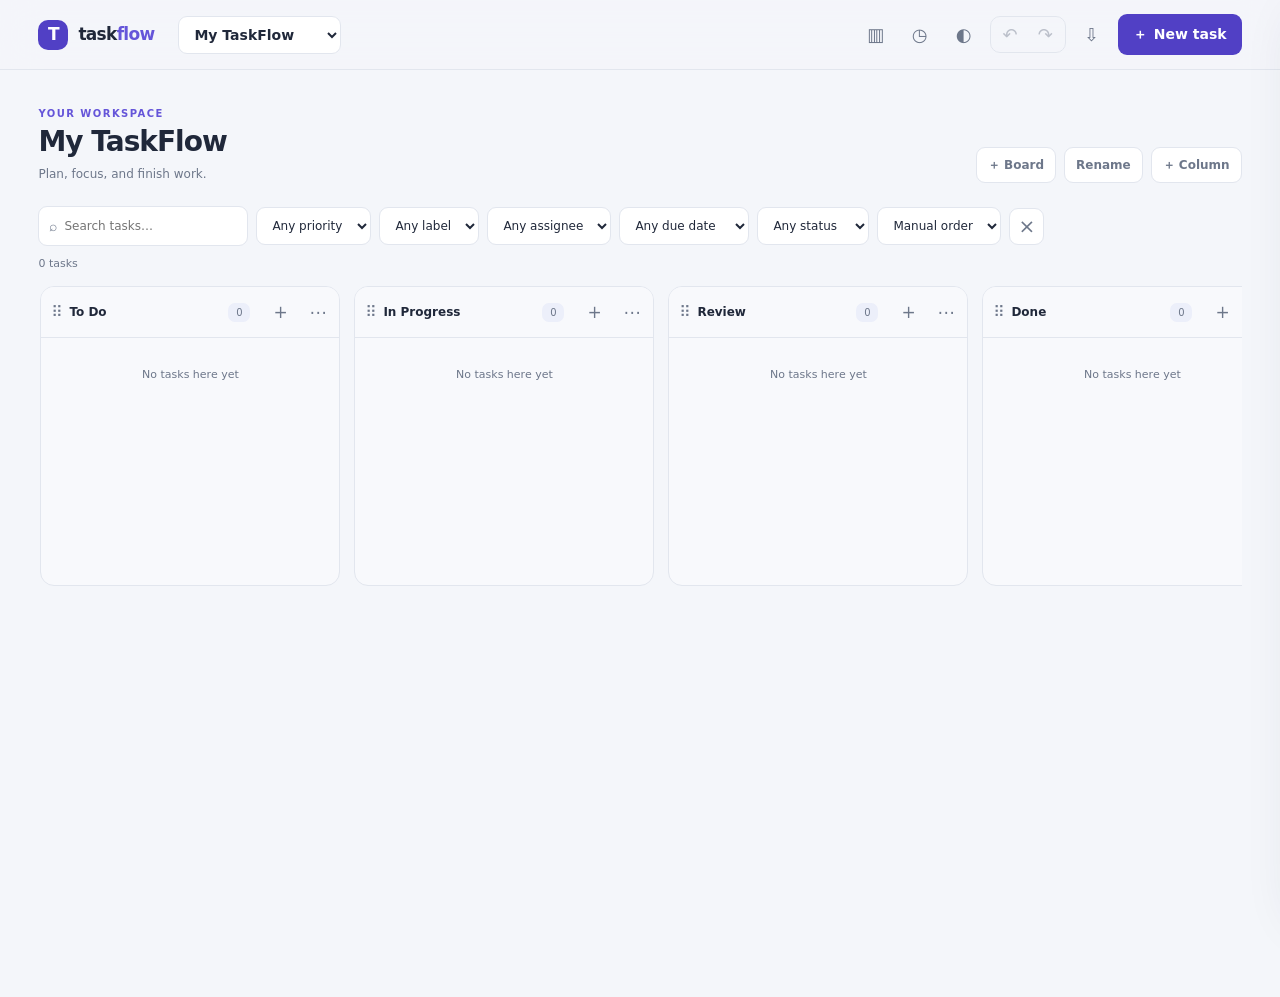
==== index.html @ 41f41284 "Taskflow" ====
<!doctype html>
<html lang="en" data-theme="dark">
<head>
  <meta charset="utf-8"><meta name="viewport" content="width=device-width, initial-scale=1"><meta name="theme-color" content="#101827">
  <meta name="description" content="TaskFlow is a fast, private Kanban workspace for planning and finishing work.">
  <title>TaskFlow — Your work, in flow</title>
  <link rel="stylesheet" href="./css/themes.css"><link rel="stylesheet" href="./css/style.css"><link rel="stylesheet" href="./css/responsive.css">
  <script type="module" src="./js/app.js"></script>
</head>
<body>
  <a class="skip-link" href="#main">Skip to board</a>
  <header class="topbar">
    <a class="brand" href="./index.html" aria-label="TaskFlow home"><span class="brand-mark">T</span><span>task<span>flow</span></span></a>
    <label class="board-switcher"><span class="sr-only">Switch board</span><select id="board-switcher" aria-label="Switch board"></select></label>
    <nav class="top-actions" aria-label="Workspace actions">
      <button class="icon-button" type="button" data-action="toggle-analytics" aria-label="Show analytics" title="Analytics">▥</button>
      <button class="icon-button" type="button" data-action="toggle-activity" aria-label="Open activity log" title="Activity">◷</button>
      <button class="icon-button" type="button" data-action="theme-toggle" aria-label="Toggle color theme" title="Toggle theme">◐</button>
      <div class="history-buttons"><button id="undo-button" class="icon-button" type="button" data-action="undo" aria-label="Undo" title="Undo (Ctrl+Z)" disabled>↶</button><button id="redo-button" class="icon-button" type="button" data-action="redo" aria-label="Redo" title="Redo (Ctrl+Shift+Z)" disabled>↷</button></div>
      <button class="icon-button desktop-action" type="button" data-action="export-all" aria-label="Export boards" title="Export">⇩</button>
      <button class="button button-primary" type="button" data-action="new-task">＋ <span>New task</span></button>
      <button class="icon-button mobile-menu" type="button" data-action="toggle-menu" aria-label="More actions" aria-expanded="false">···</button>
    </nav>
  </header>
  <div class="topbar-menu" id="more-menu" hidden><button type="button" data-action="new-board">＋ New board</button><button type="button" data-action="rename-board">Rename board</button><button type="button" data-action="delete-board">Delete board</button><button type="button" data-action="new-column">＋ Add column</button><button type="button" data-action="import">Import JSON</button><button type="button" data-action="export-all">Export all boards</button><button type="button" data-action="shortcuts">Keyboard shortcuts</button><button type="button" data-action="generate-500">Generate 500 tasks</button></div>
  <main id="main" class="workspace">
    <section id="board-view" class="view-section" aria-labelledby="board-title">
      <div class="board-heading"><div><p class="eyebrow">YOUR WORKSPACE</p><h1 id="board-title">My TaskFlow</h1><p id="board-summary" class="muted">A little progress adds up.</p></div><div class="board-actions"><button class="subtle-button desktop-action" type="button" data-action="new-board">＋ Board</button><button class="subtle-button desktop-action" type="button" data-action="rename-board">Rename</button><button class="subtle-button desktop-action" type="button" data-action="new-column">＋ Column</button></div></div>
      <section class="filter-toolbar" aria-label="Search and filter tasks">
        <label class="search-box"><span aria-hidden="true">⌕</span><span class="sr-only">Search title, description, labels, or assignee</span><input id="task-search" type="search" placeholder="Search tasks…" autocomplete="off"></label>
        <label><span class="sr-only">Filter by priority</span><select id="filter-priority"><option value="">Any priority</option><option>Critical</option><option>High</option><option>Medium</option><option>Low</option></select></label>
        <label><span class="sr-only">Filter by label</span><select id="filter-label"><option value="">Any label</option></select></label>
        <label><span class="sr-only">Filter by assignee</span><select id="filter-assignee"><option value="">Any assignee</option></select></label>
        <label><span class="sr-only">Filter by due status</span><select id="filter-due"><option value="">Any due date</option><option value="overdue">Overdue</option><option value="today">Due today</option><option value="week">Due this week</option><option value="none">No due date</option></select></label>
        <label><span class="sr-only">Filter completion status</span><select id="filter-completion"><option value="all">Any status</option><option value="incomplete">Incomplete</option><option value="completed">Completed</option></select></label>
        <label><span class="sr-only">Sort tasks in each column</span><select id="sort-tasks"><option value="manual">Manual order</option><option value="priority">Priority</option><option value="dueDate">Due date</option><option value="createdDate">Created date</option><option value="alphabetical">Alphabetical</option></select></label>
        <button class="icon-button clear-filters" type="button" data-action="clear-filters" aria-label="Clear filters" title="Clear filters">×</button>
      </section>
      <div id="filter-result-summary" class="filter-result-summary" aria-live="polite"></div>
      <div class="mobile-column-tabs" id="mobile-column-tabs" role="tablist" aria-label="Board columns"></div>
      <div id="board-columns" class="board-columns" aria-label="Kanban board"></div>
      <div id="no-boards" class="empty-workspace" hidden><span>✦</span><h2>No boards yet</h2><p>Create a board to start planning your work.</p><button class="button button-primary" type="button" data-action="new-board">Create a board</button></div>
    </section>
    <section id="analytics-view" class="view-section analytics-view" hidden aria-labelledby="analytics-title"><div class="board-heading"><div><p class="eyebrow">A CLEARER PICTURE</p><h1 id="analytics-title">Analytics</h1><p class="muted">Progress across this board.</p></div><button class="subtle-button" type="button" data-action="toggle-analytics">← Back to board</button></div><div class="analytics-summary"><article><span>Total tasks</span><strong id="metric-total">0</strong></article><article><span>Completed</span><strong id="metric-completed">0%</strong></article><article><span>Overdue</span><strong id="metric-overdue">0</strong></article><article><span>Average completion</span><strong id="metric-average">0m</strong></article><article><span>Total time tracked</span><strong id="metric-tracked">0m</strong></article></div><div class="chart-grid"><figure class="chart-card"><figcaption>Tasks per column</figcaption><canvas id="chart-columns" aria-label="Bar chart of tasks per column"></canvas></figure><figure class="chart-card"><figcaption>Priority distribution</figcaption><canvas id="chart-priority" aria-label="Donut chart of task priorities"></canvas></figure><figure class="chart-card chart-wide"><figcaption>Tasks completed in the last 7 days</figcaption><canvas id="chart-completed" aria-label="Line chart of tasks completed in the last 7 days"></canvas></figure></div></section>
  </main>
  <aside id="activity-panel" class="activity-panel" aria-label="Board activity" aria-hidden="true"><div class="panel-heading"><div><p class="eyebrow">THE PAPER TRAIL</p><h2>Activity</h2></div><button class="icon-button" type="button" data-action="close-activity" aria-label="Close activity">×</button></div><ol id="activity-list" class="activity-list"></ol></aside>
  <div id="toast-region" class="toast-region" aria-live="polite" aria-atomic="true"></div>
  <input id="import-file" type="file" accept="application/json,.json" hidden>

  <dialog id="task-dialog" class="modal" aria-labelledby="task-dialog-title"><form id="task-form" method="dialog"><div class="modal-heading"><div><p class="eyebrow">MAKE IT ACTIONABLE</p><h2 id="task-dialog-title">New task</h2></div><button class="icon-button" type="button" data-action="close-dialog" aria-label="Close task form">×</button></div><input id="task-id" type="hidden"><input id="task-column-id" type="hidden"><label class="form-field">Title <input id="task-title" name="title" type="text" maxlength="80" required placeholder="What needs to get done?"></label><label class="form-field">Description <textarea id="task-description" name="description" rows="3" placeholder="Add a little context"></textarea></label><div class="form-grid"><label class="form-field">Priority <select id="task-priority"><option>Low</option><option selected>Medium</option><option>High</option><option>Critical</option></select></label><label class="form-field">Due date <input id="task-due" type="date"></label><label class="form-field">Assignee <input id="task-assignee" type="text" maxlength="60" placeholder="Name"></label><label class="form-field">Estimate (minutes) <input id="task-estimate" type="number" min="0" step="5" value="0"></label></div><div class="form-grid"><label class="form-field">Labels, separated by commas <input id="task-labels" type="text" placeholder="design, urgent"></label><label class="form-field">Label color <input id="task-label-color" type="color" value="#8b7cf6"></label><label class="form-field">Repeat <select id="task-recurrence"><option value="">Does not repeat</option><option value="daily">Daily</option><option value="weekly">Weekly</option><option value="monthly">Monthly</option></select></label></div><section class="subtask-editor"><div class="subtask-heading"><h3>Subtasks</h3><button class="subtle-button small-button" type="button" data-action="add-subtask-draft">＋ Add subtask</button></div><div id="subtask-drafts"></div></section><p id="task-form-error" class="form-error" aria-live="polite"></p><div class="modal-actions"><button id="task-delete" class="button button-danger" type="button" data-action="delete-task-from-modal" hidden>Delete task</button><span></span><button class="button button-quiet" type="button" data-action="close-dialog">Cancel</button><button class="button button-primary" type="submit">Save task</button></div></form></dialog>
  <dialog id="board-dialog" class="modal modal-compact" aria-labelledby="board-dialog-title"><form id="board-form" method="dialog"><div class="modal-heading"><div><p class="eyebrow">WORKSPACE</p><h2 id="board-dialog-title">Create a board</h2></div><button class="icon-button" type="button" data-action="close-dialog" aria-label="Close">×</button></div><label class="form-field">Board name <input id="board-name-input" maxlength="50" required></label><p id="board-form-error" class="form-error" aria-live="polite"></p><div class="modal-actions"><span></span><button class="button button-quiet" type="button" data-action="close-dialog">Cancel</button><button class="button button-primary" type="submit">Save board</button></div></form></dialog>
  <dialog id="column-dialog" class="modal modal-compact" aria-labelledby="column-dialog-title"><form id="column-form" method="dialog"><div class="modal-heading"><div><p class="eyebrow">BOARD LAYOUT</p><h2 id="column-dialog-title">Add a column</h2></div><button class="icon-button" type="button" data-action="close-dialog" aria-label="Close">×</button></div><input id="column-id" type="hidden"><label class="form-field">Column name <input id="column-name-input" maxlength="40" required></label><label class="form-field">WIP limit <input id="column-wip-input" type="number" min="1" placeholder="No limit"></label><p id="column-form-error" class="form-error" aria-live="polite"></p><div class="modal-actions"><button id="column-delete" class="button button-danger" type="button" data-action="delete-column-from-modal" hidden>Delete column</button><span></span><button class="button button-quiet" type="button" data-action="close-dialog">Cancel</button><button class="button button-primary" type="submit">Save column</button></div></form></dialog>
  <dialog id="column-delete-dialog" class="modal modal-compact" aria-labelledby="column-delete-title"><div class="modal-heading"><div><p class="eyebrow">MOVE TASKS FIRST</p><h2 id="column-delete-title">Delete this column?</h2></div><button class="icon-button" type="button" data-action="close-dialog" aria-label="Close">×</button></div><p id="column-delete-copy" class="muted"></p><label class="form-field">Move tasks to <select id="column-delete-target"></select></label><div class="modal-actions"><span></span><button class="button button-quiet" type="button" data-action="close-dialog">Keep column</button><button class="button button-danger" type="button" data-action="confirm-column-delete">Move tasks and delete</button></div></dialog>
  <dialog id="confirm-dialog" class="modal modal-compact" aria-labelledby="confirm-title"><div class="modal-heading"><div><p class="eyebrow">PLEASE CONFIRM</p><h2 id="confirm-title">Are you sure?</h2></div><button class="icon-button" type="button" data-action="close-dialog" aria-label="Close">×</button></div><p id="confirm-copy" class="muted"></p><div class="modal-actions"><span></span><button class="button button-quiet" type="button" data-action="close-dialog">Go back</button><button id="confirm-accept" class="button button-danger" type="button">Confirm</button></div></dialog>
  <dialog id="import-dialog" class="modal modal-compact" aria-labelledby="import-title"><div class="modal-heading"><div><p class="eyebrow">IMPORT BACKUP</p><h2 id="import-title">How should this load?</h2></div><button class="icon-button" type="button" data-action="close-dialog" aria-label="Close">×</button></div><p class="muted">Replace your current workspace, or merge the imported boards into it.</p><div class="modal-actions"><button class="button button-quiet" type="button" data-action="close-dialog">Cancel</button><button class="button button-outline" type="button" data-action="import-merge">Merge</button><button class="button button-primary" type="button" data-action="import-replace">Replace</button></div></dialog>
  <dialog id="shortcuts-dialog" class="modal modal-compact" aria-labelledby="shortcuts-title"><div class="modal-heading"><div><p class="eyebrow">WORK A LITTLE FASTER</p><h2 id="shortcuts-title">Keyboard shortcuts</h2></div><button class="icon-button" type="button" data-action="close-dialog" aria-label="Close shortcuts">×</button></div><dl class="shortcut-list"><div><dt>N</dt><dd>New task</dd></div><div><dt>/</dt><dd>Focus task search</dd></div><div><dt>Ctrl + Z</dt><dd>Undo</dd></div><div><dt>Ctrl + Shift + Z</dt><dd>Redo</dd></div><div><dt>Alt + ↑ / ↓</dt><dd>Reorder focused task</dd></div><div><dt>Alt + ← / →</dt><dd>Move focused task between columns</dd></div><div><dt>Esc</dt><dd>Close modal or panel</dd></div><div><dt>?</dt><dd>Show this help</dd></div></dl></dialog>
</body>
</html>
---- css/themes.css ----
:root{color-scheme:dark;--bg:#101827;--panel:#182235;--panel-2:#202b40;--panel-3:#26324a;--line:#2b3850;--text:#edf1fa;--muted:#93a0b6;--accent:#a99afc;--accent-strong:#8673f2;--danger:#f27a83;--success:#65d7ae;--shadow:0 18px 50px #050a1470;--card:#182235;--input:#131d2f;--placeholder:#27334a;--mark:#594b19}
:root[data-theme="light"]{color-scheme:light;--bg:#f4f6fa;--panel:#fff;--panel-2:#f8f9fc;--panel-3:#eceffa;--line:#e2e6ee;--text:#20283a;--muted:#6d778a;--accent:#6555d9;--accent-strong:#5140c5;--danger:#c3444e;--success:#247d5b;--shadow:0 18px 50px #24304a20;--card:#fff;--input:#fff;--placeholder:#e8ebf2;--mark:#fff0a8}
---- css/style.css ----
*{box-sizing:border-box}html{scroll-behavior:smooth}body{margin:0;background:var(--bg);color:var(--text);font:14px/1.5 Inter,ui-sans-serif,system-ui,-apple-system,"Segoe UI",sans-serif;transition:background .2s,color .2s}button,input,textarea,select{font:inherit}button,select{cursor:pointer}button:disabled{cursor:not-allowed;opacity:.42}a{color:inherit;text-decoration:none}.skip-link{position:absolute;top:8px;left:-9999px;z-index:20;padding:10px;background:var(--panel);color:var(--text)}.skip-link:focus{left:8px}.sr-only{position:absolute;width:1px;height:1px;padding:0;margin:-1px;overflow:hidden;clip:rect(0,0,0,0);white-space:nowrap;border:0}button:focus-visible,a:focus-visible,input:focus-visible,select:focus-visible,textarea:focus-visible,[tabindex]:focus-visible{outline:3px solid var(--accent);outline-offset:2px}.topbar{position:sticky;top:0;z-index:7;display:flex;align-items:center;gap:24px;height:70px;padding:0 clamp(16px,3vw,42px);border-bottom:1px solid var(--line);background:color-mix(in srgb,var(--bg) 90%,transparent);backdrop-filter:blur(18px)}.brand{display:flex;align-items:center;gap:10px;flex:none;font-size:17px;font-weight:800;letter-spacing:-.7px}.brand>span:last-child>span{color:var(--accent)}.brand-mark{display:grid;place-items:center;width:30px;height:30px;border-radius:10px;background:var(--accent-strong);color:white;font-weight:800}.board-switcher{max-width:210px}.board-switcher select{width:100%;padding:9px 30px 9px 11px;border:1px solid var(--line);border-radius:9px;background:var(--panel);color:var(--text);font-weight:600}.top-actions{display:flex;align-items:center;gap:8px;margin-left:auto}.icon-button{display:inline-grid;place-items:center;min-width:36px;height:36px;padding:0 8px;border:1px solid transparent;border-radius:9px;background:transparent;color:var(--muted);font-size:18px;line-height:1}.icon-button:hover{border-color:var(--line);background:var(--panel-2);color:var(--text)}.history-buttons{display:flex;gap:2px;padding:3px;border:1px solid var(--line);border-radius:10px}.history-buttons .icon-button{min-width:30px;height:29px}.button{display:inline-flex;align-items:center;justify-content:center;gap:7px;padding:9px 14px;border:1px solid transparent;border-radius:9px;font-weight:700;transition:transform .16s,background .16s,border-color .16s}.button:hover:not(:disabled){transform:translateY(-1px)}.button-primary{background:var(--accent-strong);color:#fff}.button-primary:hover{background:var(--accent)}.button-quiet{border-color:var(--line);background:var(--panel);color:var(--text)}.button-outline{border-color:var(--line);background:transparent;color:var(--text)}.button-danger{background:var(--danger);color:#fff}.button-danger:hover{filter:brightness(1.05)}.subtle-button{padding:8px 11px;border:1px solid var(--line);border-radius:9px;background:var(--panel);color:var(--muted);font-size:12px;font-weight:650}.subtle-button:hover{border-color:var(--accent);color:var(--text)}.small-button{padding:5px 8px}.mobile-menu{display:none}.topbar-menu{position:fixed;z-index:9;top:62px;right:16px;display:grid;min-width:200px;padding:7px;border:1px solid var(--line);border-radius:12px;background:var(--panel);box-shadow:var(--shadow)}.topbar-menu[hidden]{display:none}.topbar-menu button{padding:10px;border:0;border-radius:7px;background:transparent;color:var(--text);text-align:left}.topbar-menu button:hover{background:var(--panel-3)}.workspace{width:min(1600px,100%);min-height:calc(100vh - 70px);margin:0 auto;padding:36px clamp(16px,3vw,42px) 60px}.view-section[hidden]{display:none}.board-heading{display:flex;align-items:end;justify-content:space-between;gap:18px;margin-bottom:23px}.eyebrow{margin:0 0 5px;color:var(--accent);font-size:10px;font-weight:800;letter-spacing:1.45px}.board-heading h1{margin:0;font-size:28px;line-height:1.15;letter-spacing:-1px}.muted{color:var(--muted);font-size:12px}.board-heading .muted{margin:7px 0 0}.board-actions{display:flex;gap:8px}.filter-toolbar{display:flex;align-items:center;gap:8px;flex-wrap:wrap;margin-bottom:10px}.filter-toolbar label{position:relative}.filter-toolbar select,.search-box input{min-height:38px;padding:0 11px;border:1px solid var(--line);border-radius:9px;background:var(--panel);color:var(--text);font-size:12px}.filter-toolbar select{max-width:155px}.search-box{display:flex;align-items:center;gap:7px;min-width:210px;padding-left:10px;border:1px solid var(--line);border-radius:9px;background:var(--panel);color:var(--muted)}.search-box input{width:180px;padding-left:0;border:0;outline:none!important;box-shadow:none!important}.search-box:focus-within{outline:2px solid var(--accent);outline-offset:1px}.clear-filters{height:37px;min-width:34px;border:1px solid var(--line);background:var(--panel);font-size:20px}.filter-result-summary{min-height:18px;margin:0 0 8px;color:var(--muted);font-size:11px}.board-columns{display:flex;align-items:flex-start;gap:14px;min-height:calc(100vh - 245px);padding:4px 2px 20px;overflow-x:auto;overscroll-behavior-x:contain;scrollbar-color:var(--panel-3) transparent;scrollbar-width:thin}.kanban-column{display:flex;flex:0 0 300px;flex-direction:column;max-height:calc(100vh - 235px);min-height:300px;overflow:hidden;border:1px solid var(--line);border-radius:14px;background:var(--panel-2);scroll-snap-align:start;transition:border-color .16s,transform .16s}.column-header{position:sticky;top:0;z-index:1;display:flex;align-items:center;gap:7px;min-height:51px;padding:8px 10px;border-bottom:1px solid var(--line);background:var(--panel-2)}.column-header[draggable="true"]{cursor:grab}.column-header:active{cursor:grabbing}.column-grip,.drag-grip{color:var(--muted);font-size:15px;cursor:grab}.column-title{flex:1;margin:0;overflow:hidden;font-size:12px;font-weight:750;text-overflow:ellipsis;white-space:nowrap}.column-count{min-width:22px;padding:2px 5px;border-radius:7px;background:var(--panel-3);color:var(--muted);font-size:10px;text-align:center}.column-header .icon-button{min-width:29px;width:29px;height:29px;font-size:17px}.column-cards{display:grid;align-content:start;gap:9px;min-height:130px;padding:9px;overflow-y:auto;scrollbar-width:thin;scrollbar-color:var(--panel-3) transparent}.task-card{position:relative;padding:12px 12px 10px;border:1px solid var(--line);border-left:3px solid var(--priority-color,var(--accent));border-radius:11px;background:var(--card);box-shadow:0 2px 5px #00000012;cursor:grab;transition:transform .15s,border-color .15s,box-shadow .15s}.task-card:hover{transform:translateY(-2px);border-color:color-mix(in srgb,var(--priority-color) 55%,var(--line));box-shadow:0 8px 22px #00000020}.task-card:active{cursor:grabbing}.task-card.is-dragging{opacity:.38;transform:rotate(1deg)}.priority-low{--priority-color:#60c7a0}.priority-medium{--priority-color:#8a8df4}.priority-high{--priority-color:#f2a84e}.priority-critical{--priority-color:#f06f83}.task-card-top{display:flex;align-items:center;gap:7px;margin-bottom:6px}.priority-tag{padding:2px 7px;border-radius:30px;background:color-mix(in srgb,var(--priority-color) 16%,transparent);color:var(--priority-color);font-size:9px;font-weight:750}.task-card-top .task-edit{margin-left:auto;min-width:26px;width:26px;height:25px}.task-card h3{margin:0;font-size:13px;line-height:1.35;letter-spacing:-.12px}.task-description{display:-webkit-box;margin:7px 0 0;overflow:hidden;color:var(--muted);font-size:11px;line-height:1.45;-webkit-box-orient:vertical;-webkit-line-clamp:3}.task-labels{display:flex;flex-wrap:wrap;gap:5px;margin-top:9px}.task-label{padding:3px 7px;border:1px solid color-mix(in srgb,var(--label-color) 30%,transparent);border-radius:20px;background:color-mix(in srgb,var(--label-color) 12%,transparent);color:var(--label-color);font-size:9px;font-weight:650}.task-meta{display:flex;flex-wrap:wrap;gap:6px;margin-top:9px}.due-badge,.assignee-badge{padding:3px 7px;border-radius:7px;background:var(--panel-3);color:var(--muted);font-size:9px}.due-badge.overdue{background:#ef657522;color:#f0848d}.assignee-badge{max-width:130px;overflow:hidden;text-overflow:ellipsis;white-space:nowrap}.checklist-progress{display:grid;gap:5px;margin-top:10px}.progress-label{display:flex;justify-content:space-between;color:var(--muted);font-size:9px}.progress-track{height:4px;overflow:hidden;border-radius:4px;background:var(--panel-3)}.progress-track span{display:block;height:100%;border-radius:inherit;background:var(--success);transition:width .2s}.subtask-row{display:flex;align-items:center;gap:6px;color:var(--muted);font-size:10px}.subtask-row input{width:13px;height:13px;margin:0;accent-color:var(--success)}.subtask-complete{text-decoration:line-through;opacity:.65}.subtask-more{color:var(--muted);font-size:9px}.task-card-footer{display:flex;align-items:center;justify-content:space-between;gap:8px;margin-top:10px;padding-top:8px;border-top:1px solid var(--line)}.timer-readout{color:var(--muted);font-size:10px;font-variant-numeric:tabular-nums}.timer-readout.over-estimate{color:var(--danger)}.timer-button{display:grid;place-items:center;width:26px;height:26px;border:1px solid var(--line);border-radius:7px;background:var(--panel-2);color:var(--accent);font-size:10px}.timer-button:hover{border-color:var(--accent)}.column-empty{margin:0;padding:20px 9px;color:var(--muted);font-size:11px;text-align:center}.drop-placeholder{height:62px;border:2px dashed var(--accent);border-radius:10px;background:color-mix(in srgb,var(--accent) 10%,transparent)}.drop-column-target{border-color:var(--accent);box-shadow:0 0 0 2px color-mix(in srgb,var(--accent) 22%,transparent)}.is-column-dragging{opacity:.45}.column-add{display:flex;align-items:center;justify-content:center;flex:0 0 150px;min-height:48px;border:1px dashed var(--line);border-radius:12px;background:transparent;color:var(--muted);font-size:12px}.column-add:hover{border-color:var(--accent);color:var(--accent)}.empty-workspace{max-width:500px;margin:70px auto;padding:40px;border:1px dashed var(--line);border-radius:18px;text-align:center}.empty-workspace[hidden]{display:none}.empty-workspace>span{color:var(--accent);font-size:28px}.empty-workspace h2{margin:10px 0 4px}.empty-workspace p{color:var(--muted)}.mobile-column-tabs{display:none}.analytics-view{padding-bottom:45px}.analytics-summary{display:grid;grid-template-columns:repeat(5,minmax(0,1fr));gap:10px;margin:18px 0}.analytics-summary article{display:grid;gap:7px;padding:17px;border:1px solid var(--line);border-radius:12px;background:var(--panel)}.analytics-summary span{color:var(--muted);font-size:11px}.analytics-summary strong{font-size:25px;letter-spacing:-.6px}.chart-grid{display:grid;grid-template-columns:repeat(2,minmax(0,1fr));gap:14px}.chart-card{min-width:0;margin:0;padding:16px;border:1px solid var(--line);border-radius:13px;background:var(--panel)}.chart-card figcaption{margin-bottom:10px;font-size:12px;font-weight:700}.chart-card canvas{display:block;width:100%;height:230px}.chart-wide{grid-column:1/-1}.activity-panel{position:fixed;z-index:10;top:0;right:0;display:flex;width:min(390px,100vw);height:100dvh;flex-direction:column;padding:21px;border-left:1px solid var(--line);background:var(--panel);box-shadow:var(--shadow);transform:translateX(105%);transition:transform .24s}.activity-panel.is-open{transform:translateX(0)}.panel-heading{display:flex;align-items:center;justify-content:space-between;padding-bottom:15px;border-bottom:1px solid var(--line)}.panel-heading h2{margin:0;font-size:20px}.activity-list{display:grid;align-content:start;gap:0;margin:0;padding:0;overflow-y:auto;list-style:none}.activity-list li{position:relative;padding:14px 0 14px 17px;border-bottom:1px solid var(--line);color:var(--text);font-size:12px}.activity-list li::before{position:absolute;top:20px;left:0;width:7px;height:7px;border-radius:50%;background:var(--accent);content:""}.activity-list time{display:block;margin-top:4px;color:var(--muted);font-size:10px}.toast-region{position:fixed;z-index:20;right:18px;bottom:18px;display:grid;gap:8px;width:min(360px,calc(100vw - 36px))}.toast{padding:12px 15px;border:1px solid var(--line);border-left:3px solid var(--accent);border-radius:10px;background:var(--panel);box-shadow:var(--shadow);color:var(--text);font-size:12px;animation:toast-in .2s ease-out}.toast.toast-error{border-left-color:var(--danger)}.toast.toast-success{border-left-color:var(--success)}@keyframes toast-in{from{opacity:0;transform:translateY(8px)}to{opacity:1;transform:translateY(0)}}
---- css/responsive.css ----
@media(max-width:1100px){.filter-toolbar{gap:6px}.filter-toolbar select{max-width:140px}.search-box{min-width:170px}.search-box input{width:140px}.kanban-column{flex-basis:280px}}
@media(max-width:760px){.topbar{height:62px;gap:12px;padding-inline:14px}.brand{font-size:15px}.brand-mark{width:28px;height:28px}.board-switcher{max-width:140px}.top-actions{gap:3px}.top-actions>.icon-button{min-width:32px}.top-actions .button{padding:8px 10px;font-size:12px}.top-actions .button span{display:none}.desktop-action{display:none!important}.mobile-menu{display:inline-grid}.workspace{min-height:calc(100vh - 62px);padding:25px 14px 45px}.board-heading{align-items:flex-start;margin-bottom:17px}.board-heading h1{font-size:24px}.board-actions{display:none}.filter-toolbar{display:grid;grid-template-columns:repeat(3,minmax(0,1fr));gap:7px}.filter-toolbar label{min-width:0}.filter-toolbar select{width:100%;max-width:none;height:37px;padding:0 7px;font-size:10px}.search-box{grid-column:1/3;width:100%;min-width:0}.search-box input{width:100%;font-size:11px}.clear-filters{width:100%;height:37px}.filter-result-summary{min-height:15px;font-size:10px}.mobile-column-tabs{display:flex;gap:6px;margin:4px 0 9px;overflow-x:auto;scrollbar-width:none}.mobile-column-tabs button{flex:none;padding:7px 10px;border:1px solid var(--line);border-radius:30px;background:var(--panel);color:var(--muted);font-size:10px}.mobile-column-tabs button[aria-selected="true"]{border-color:var(--accent);background:color-mix(in srgb,var(--accent) 15%,var(--panel));color:var(--text)}.board-columns{min-height:calc(100vh - 260px);gap:10px;margin-inline:-14px;padding:4px 14px 18px;scroll-snap-type:x mandatory;touch-action:pan-x}.kanban-column{flex:0 0 min(86vw,345px);max-height:calc(100vh - 255px);scroll-snap-align:center}.column-cards{max-height:calc(100vh - 310px)}.analytics-summary{grid-template-columns:repeat(2,minmax(0,1fr))}.analytics-summary article:last-child{grid-column:1/-1}.chart-grid{grid-template-columns:1fr}.chart-wide{grid-column:auto}.chart-card canvas{height:200px}.activity-panel{width:min(390px,94vw)}.modal{max-height:calc(100dvh - 24px);padding:20px}.modal-actions{gap:7px}.modal-actions .button{padding-inline:10px;font-size:11px}.form-grid{grid-template-columns:1fr 1fr}}
@media(max-width:420px){.topbar{gap:7px;padding-inline:10px}.brand{gap:6px;font-size:13px}.board-switcher{max-width:110px}.top-actions>.icon-button{min-width:29px;width:29px;height:32px}.history-buttons{gap:0;padding:1px}.history-buttons .icon-button{min-width:25px;width:25px;height:27px}.top-actions .button{padding:7px 8px}.workspace{padding-inline:11px}.filter-toolbar{grid-template-columns:repeat(2,minmax(0,1fr))}.search-box{grid-column:1/-1}.clear-filters{grid-column:2;grid-row:4}.board-columns{margin-inline:-11px;padding-inline:11px}.kanban-column{flex-basis:88vw}.analytics-summary article{padding:13px}.analytics-summary strong{font-size:21px}.modal{padding:17px}.form-grid{grid-template-columns:1fr}}
@media(prefers-reduced-motion:reduce){*,*::before,*::after{scroll-behavior:auto!important;animation-duration:.01ms!important;transition-duration:.01ms!important}}
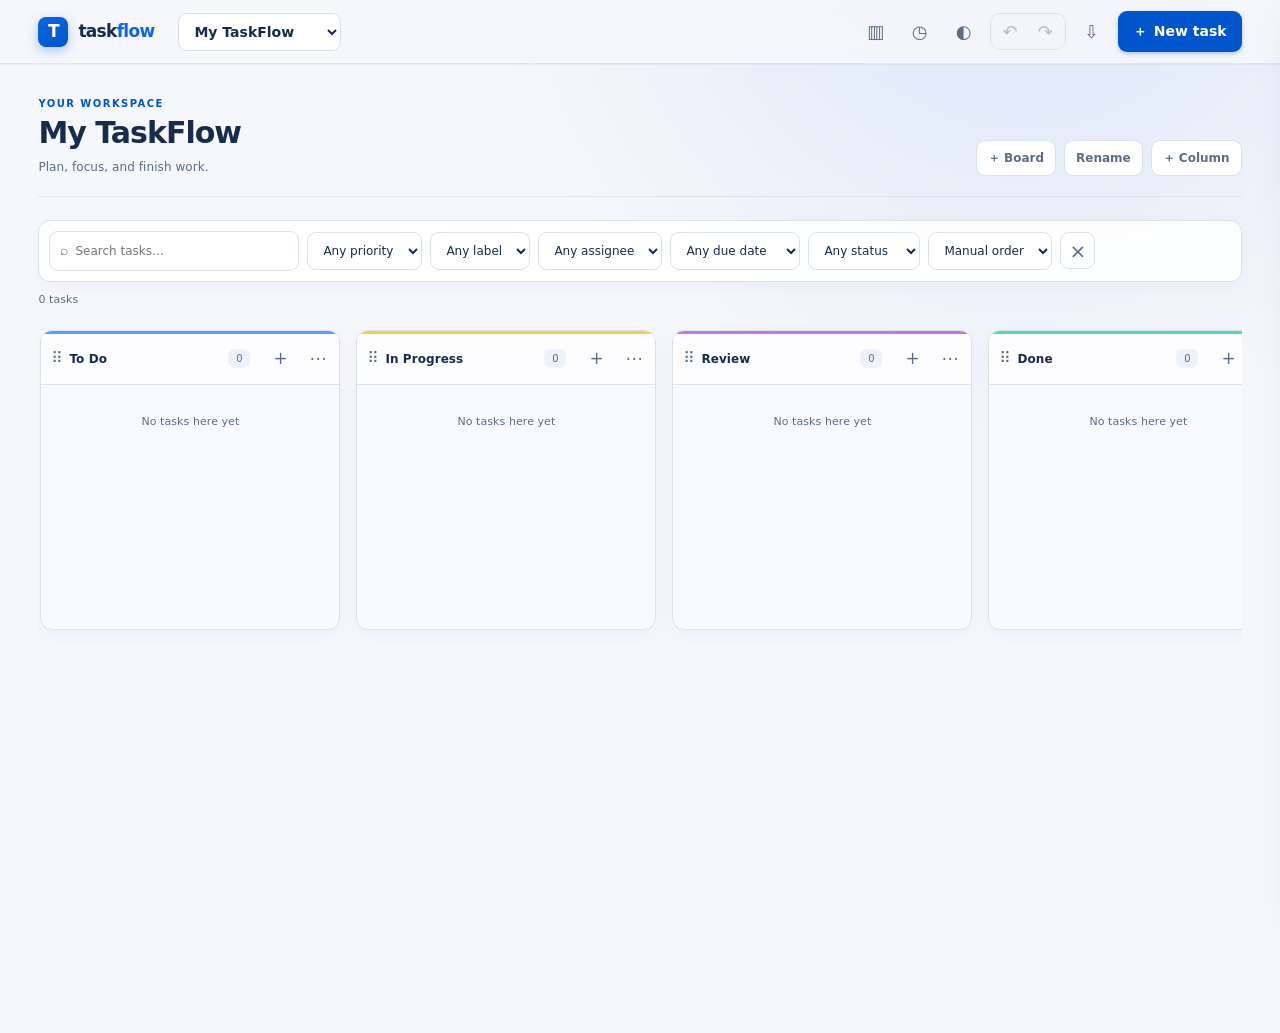
==== commit e9b0d3eb: "Implement TaskFlow board experience" ====
--- a/index.html
+++ b/index.html
@@ -4,7 +4,7 @@
   <meta charset="utf-8"><meta name="viewport" content="width=device-width, initial-scale=1"><meta name="theme-color" content="#101827">
   <meta name="description" content="TaskFlow is a fast, private Kanban workspace for planning and finishing work.">
   <title>TaskFlow — Your work, in flow</title>
-  <link rel="stylesheet" href="./css/themes.css"><link rel="stylesheet" href="./css/style.css"><link rel="stylesheet" href="./css/responsive.css">
+  <link rel="stylesheet" href="./css/themes.css"><link rel="stylesheet" href="./css/style.css"><link rel="stylesheet" href="./css/polish.css"><link rel="stylesheet" href="./css/responsive.css">
   <script type="module" src="./js/app.js"></script>
 </head>
 <body>
--- a/css/themes.css
+++ b/css/themes.css
@@ -1,2 +1,2 @@
-:root{color-scheme:dark;--bg:#101827;--panel:#182235;--panel-2:#202b40;--panel-3:#26324a;--line:#2b3850;--text:#edf1fa;--muted:#93a0b6;--accent:#a99afc;--accent-strong:#8673f2;--danger:#f27a83;--success:#65d7ae;--shadow:0 18px 50px #050a1470;--card:#182235;--input:#131d2f;--placeholder:#27334a;--mark:#594b19}
-:root[data-theme="light"]{color-scheme:light;--bg:#f4f6fa;--panel:#fff;--panel-2:#f8f9fc;--panel-3:#eceffa;--line:#e2e6ee;--text:#20283a;--muted:#6d778a;--accent:#6555d9;--accent-strong:#5140c5;--danger:#c3444e;--success:#247d5b;--shadow:0 18px 50px #24304a20;--card:#fff;--input:#fff;--placeholder:#e8ebf2;--mark:#fff0a8}
+:root{color-scheme:dark;--bg:#0e1726;--panel:#172235;--panel-2:#1d2a3e;--panel-3:#263650;--line:#31425d;--text:#edf4ff;--muted:#9aaac2;--accent:#58a6ff;--accent-strong:#2684ff;--danger:#f87171;--success:#36b37e;--shadow:0 20px 56px #02081780;--card:#1a273a;--input:#111d2f;--placeholder:#263752;--mark:#57441a}
+:root[data-theme="light"]{color-scheme:light;--bg:#f5f7fb;--panel:#ffffff;--panel-2:#f8faff;--panel-3:#edf2fa;--line:#d9e1ec;--text:#172b4d;--muted:#5e6c84;--accent:#0c66e4;--accent-strong:#0055cc;--danger:#c93756;--success:#16835d;--shadow:0 16px 42px #091e4220;--card:#fff;--input:#fff;--placeholder:#e7edf7;--mark:#fff0a6}
--- a/css/polish.css
+++ b/css/polish.css
@@ -0,0 +1,18 @@
+/* Visual finishing layer: denser Jira-like hierarchy and clearer surfaces. */
+body{background:radial-gradient(circle at 80% -10%,color-mix(in srgb,var(--accent) 12%,transparent),transparent 34rem),var(--bg);letter-spacing:.005em}
+.topbar{height:64px;border-bottom-color:color-mix(in srgb,var(--line) 80%,transparent);box-shadow:0 1px 0 #00000009}
+.brand-mark{border-radius:8px;background:linear-gradient(145deg,var(--accent),var(--accent-strong));box-shadow:0 4px 12px color-mix(in srgb,var(--accent-strong) 30%,transparent)}
+.workspace{padding-top:32px}.board-heading{padding-bottom:20px;border-bottom:1px solid color-mix(in srgb,var(--line) 72%,transparent)}.board-heading h1{font-size:30px}.eyebrow{color:var(--accent-strong)}
+.filter-toolbar{padding:10px;border:1px solid var(--line);border-radius:12px;background:color-mix(in srgb,var(--panel) 90%,transparent);box-shadow:0 4px 16px #091e4208}.search-box{min-width:250px;background:var(--input)}.filter-toolbar select{background:var(--input)}
+.board-columns{padding-top:12px;gap:16px}.kanban-column{border-radius:12px;background:color-mix(in srgb,var(--panel-2) 90%,var(--bg));box-shadow:0 5px 18px #091e4209}.column-header{min-height:54px;background:color-mix(in srgb,var(--panel) 68%,var(--panel-2));border-top:3px solid transparent}
+.kanban-column:nth-of-type(4n+1) .column-header{border-top-color:#579dff}.kanban-column:nth-of-type(4n+2) .column-header{border-top-color:#f5cd47}.kanban-column:nth-of-type(4n+3) .column-header{border-top-color:#c377e0}.kanban-column:nth-of-type(4n) .column-header{border-top-color:#57d9a3}
+.task-card{border-left-width:4px;border-radius:9px;box-shadow:0 1px 3px #091e4218}.task-card:hover{box-shadow:0 10px 20px #091e4220}.priority-tag{letter-spacing:.03em}.button-primary{box-shadow:0 2px 5px color-mix(in srgb,var(--accent-strong) 28%,transparent)}.modal{border:1px solid var(--line);box-shadow:var(--shadow)}
+
+/* Dialogs use their own layout instead of falling back to browser defaults. */
+dialog.modal{width:min(680px,calc(100vw - 32px));max-height:calc(100dvh - 32px);margin:auto;padding:0;border:1px solid var(--line);border-radius:14px;background:var(--panel);color:var(--text);box-shadow:0 24px 80px #091e4266;overflow:auto}
+dialog.modal::backdrop{background:#091e4270;backdrop-filter:blur(3px)}
+.modal form,.modal>div{padding:24px}.modal-compact{width:min(460px,calc(100vw - 32px))!important}.modal-heading{display:flex;align-items:flex-start;justify-content:space-between;gap:20px;margin-bottom:22px}.modal-heading h2{margin:0;font-size:22px;letter-spacing:-.4px}.modal-heading .icon-button{flex:none;background:var(--panel-2);border-color:var(--line)}
+.form-field{display:grid;gap:7px;margin:0 0 16px;color:var(--text);font-size:12px;font-weight:700}.form-field input,.form-field textarea,.form-field select{width:100%;min-height:40px;padding:9px 11px;border:1px solid var(--line);border-radius:8px;background:var(--input);color:var(--text);font-weight:400;outline:none}.form-field textarea{min-height:90px;resize:vertical}.form-field input:focus,.form-field textarea:focus,.form-field select:focus{border-color:var(--accent);box-shadow:0 0 0 3px color-mix(in srgb,var(--accent) 18%,transparent)}
+.form-grid{display:grid;grid-template-columns:repeat(2,minmax(0,1fr));gap:0 14px}.subtask-editor{margin-top:8px;padding:16px;border:1px solid var(--line);border-radius:10px;background:var(--panel-2)}.subtask-heading{display:flex;align-items:center;justify-content:space-between;gap:12px;margin-bottom:10px}.subtask-heading h3{margin:0;font-size:13px}.subtask-editor-row{display:grid;grid-template-columns:auto 1fr auto;align-items:center;gap:8px;margin-top:8px}.subtask-editor-row input[type="text"],.subtask-editor-row input:not([type]){min-width:0;padding:7px 9px;border:1px solid var(--line);border-radius:7px;background:var(--input);color:var(--text)}.subtask-editor-row button{width:28px;height:28px;border:0;border-radius:6px;background:transparent;color:var(--muted);font-size:18px}.subtask-editor-row button:hover{background:color-mix(in srgb,var(--danger) 13%,transparent);color:var(--danger)}
+.form-error{min-height:18px;margin:0 0 10px;color:var(--danger);font-size:12px}.modal-actions{display:grid;grid-template-columns:auto 1fr auto auto;align-items:center;gap:8px;margin-top:24px;padding-top:16px;border-top:1px solid var(--line)}.modal-actions .button{white-space:nowrap}.shortcut-list{display:grid;gap:8px;margin:0;padding:0;list-style:none}.shortcut-list div{display:flex;justify-content:space-between;gap:20px;padding:8px 0;border-bottom:1px solid var(--line)}.shortcut-list dt{padding:2px 7px;border-radius:5px;background:var(--panel-3);font-weight:700}.shortcut-list dd{margin:0;color:var(--muted)}
+@media(max-width:560px){.modal form,.modal>div{padding:18px}.form-grid{grid-template-columns:1fr}.modal-actions{grid-template-columns:1fr 1fr}.modal-actions>span{display:none}.modal-actions .button:first-child{grid-column:1/-1}.modal-actions .button:last-child{grid-column:2}}
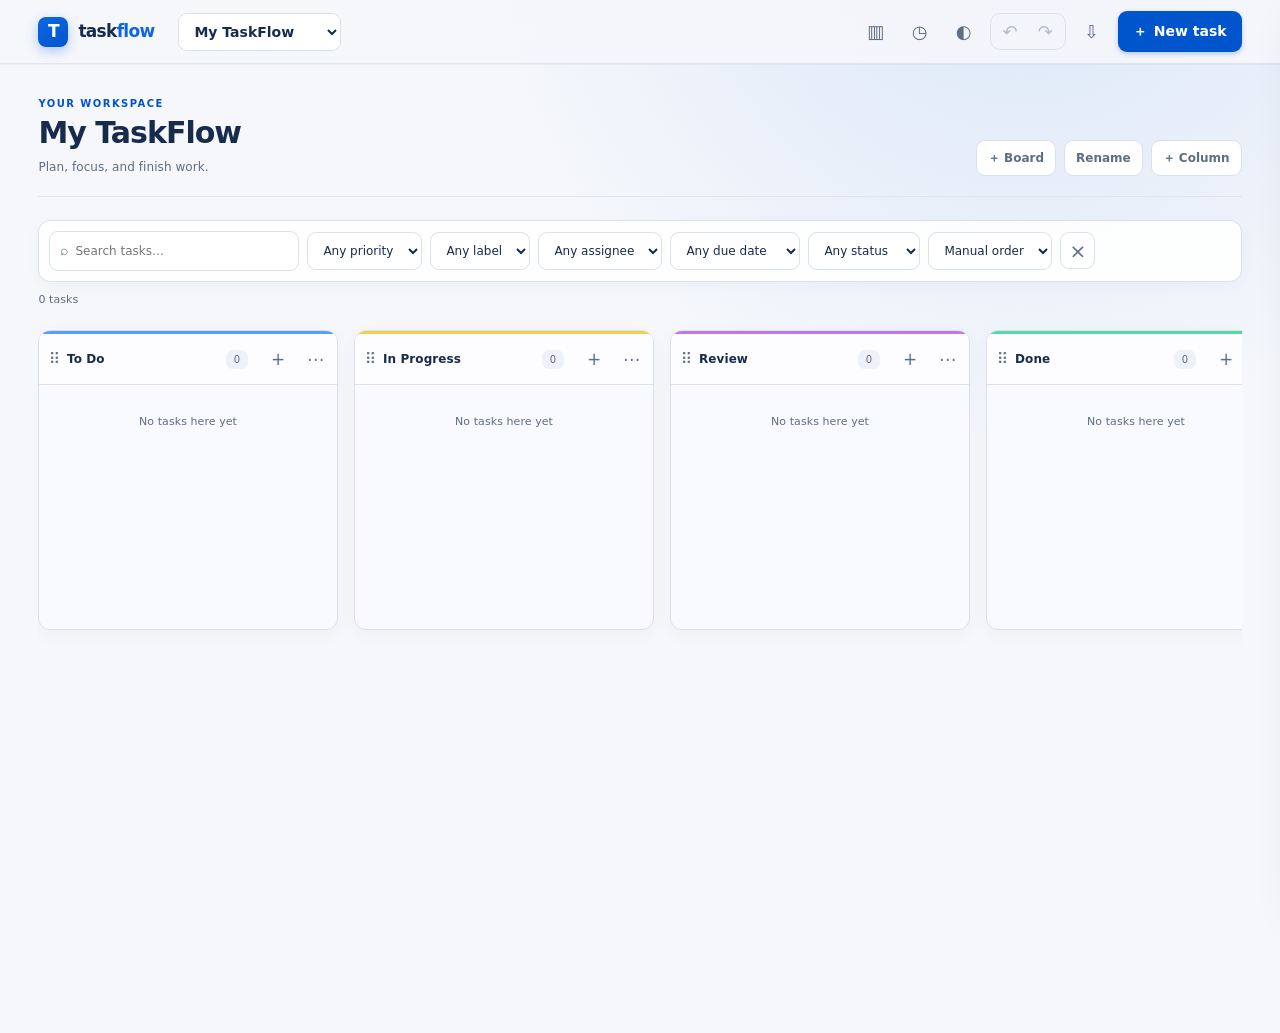
==== commit 380b2741: "Add modern CSS foundation" ====
--- a/index.html
+++ b/index.html
@@ -4,7 +4,7 @@
   <meta charset="utf-8"><meta name="viewport" content="width=device-width, initial-scale=1"><meta name="theme-color" content="#101827">
   <meta name="description" content="TaskFlow is a fast, private Kanban workspace for planning and finishing work.">
   <title>TaskFlow — Your work, in flow</title>
-  <link rel="stylesheet" href="./css/themes.css"><link rel="stylesheet" href="./css/style.css"><link rel="stylesheet" href="./css/polish.css"><link rel="stylesheet" href="./css/responsive.css">
+  <link rel="stylesheet" href="./css/foundation.css"><link rel="stylesheet" href="./css/themes.css"><link rel="stylesheet" href="./css/style.css"><link rel="stylesheet" href="./css/polish.css"><link rel="stylesheet" href="./css/responsive.css">
   <script type="module" src="./js/app.js"></script>
 </head>
 <body>
